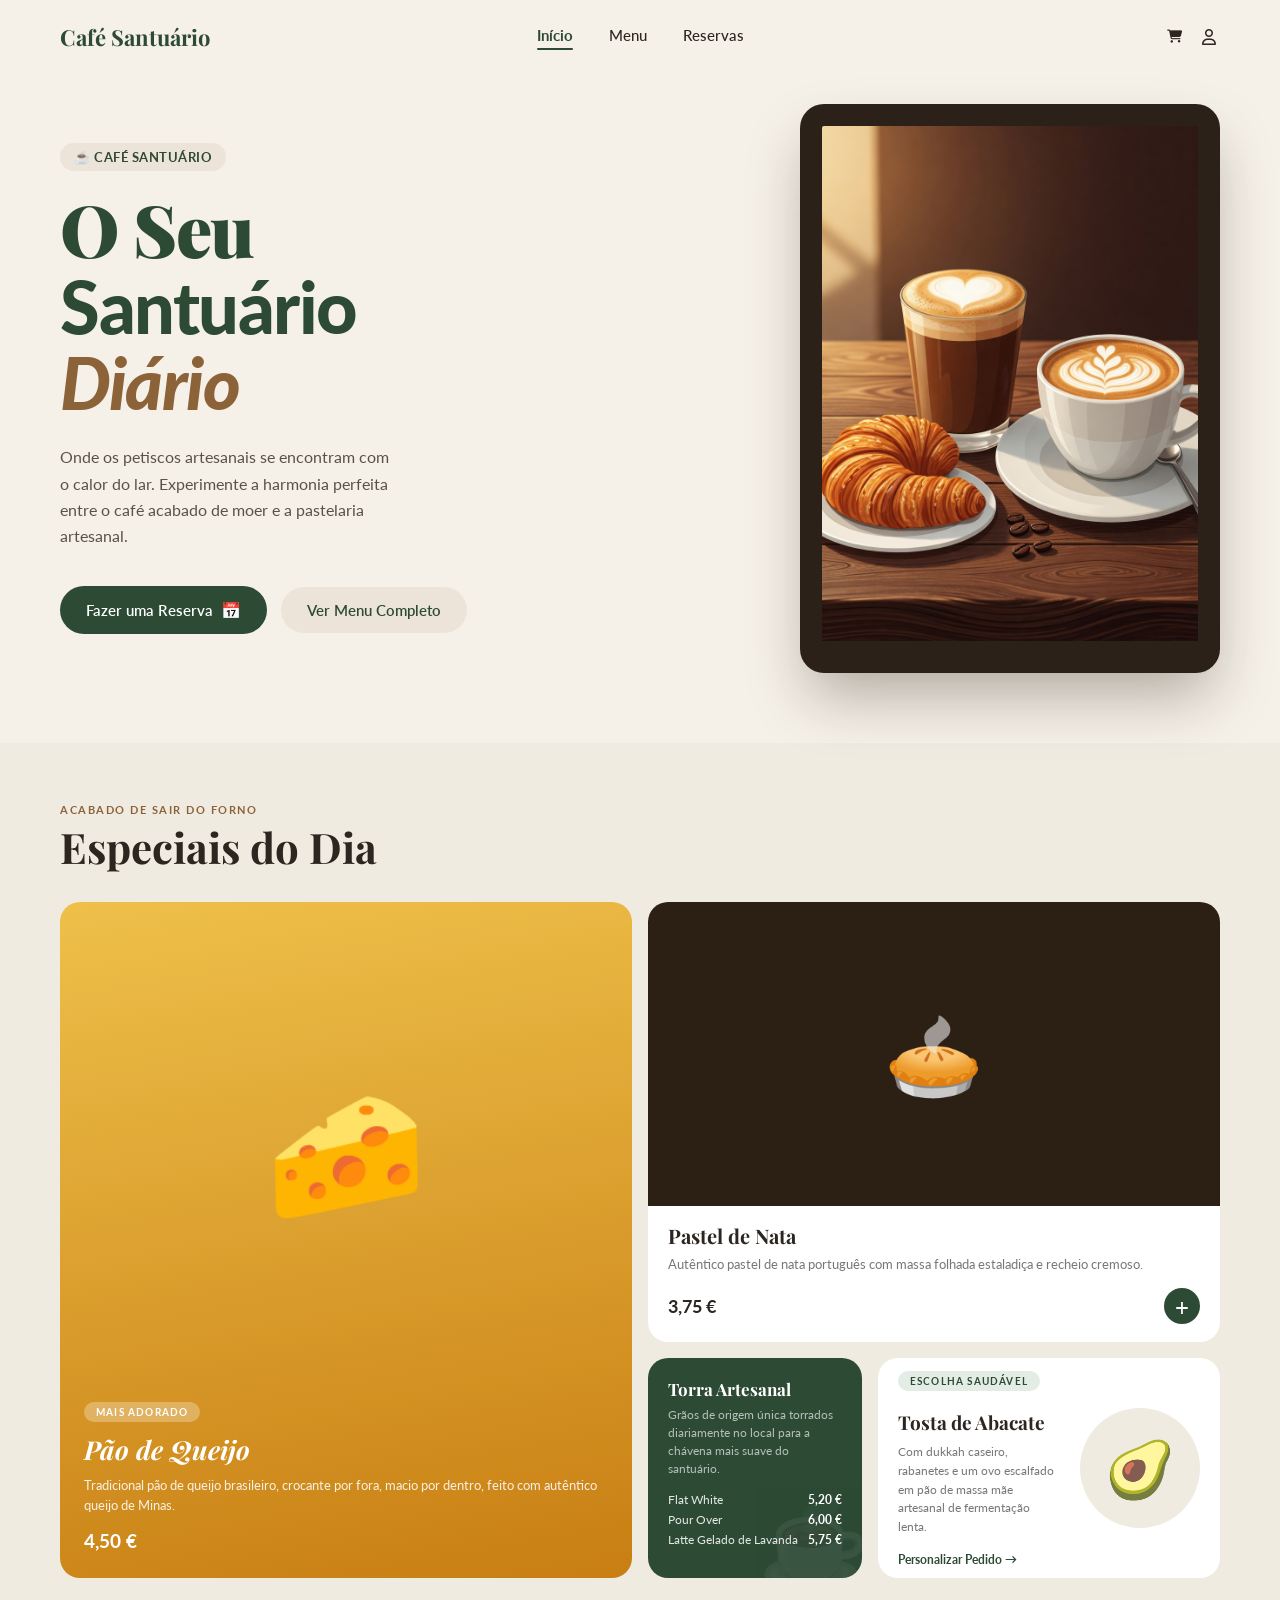
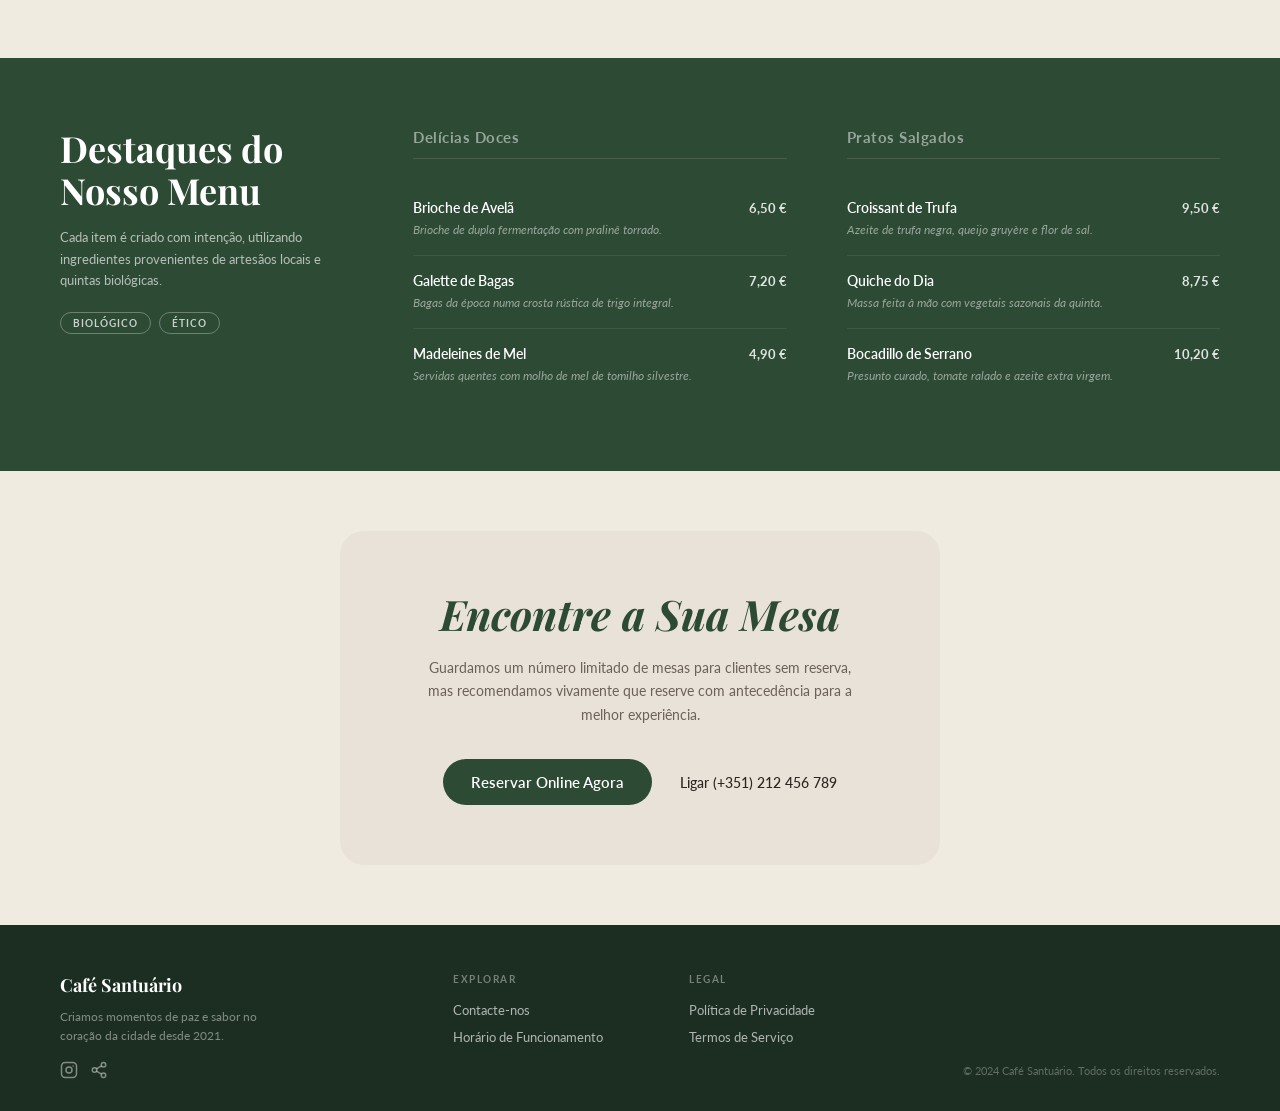
==== admin.html @ 69efc0bc "Banger" ====
<!DOCTYPE html>
<html lang="pt">
<head>
    <meta charset="UTF-8">
    <title>Painel Admin | Teste</title>
    <link rel="stylesheet" href="style.css">
</head>
<body>
    <h1>Área Secreta do Administrador</h1>
    <p>Se estás a ver isto, o teu login como ADMIN funcionou!</p>

    <script src="api.js"></script>
    <script src="main.js"></script>
</body>
</html>
---- style.css ----
@import url('https://fonts.googleapis.com/css2?family=Playfair+Display:ital,wght@0,700;0,900;1,700;1,900&family=Lato:wght@400;500;600&display=swap');
 
:root {
    --bg-main: #F5F0E8;
    --bg-card: #FFFFFF;
    --primary: #2D4A35;
    --primary-light: #8FA494;
    --accent: #8C6239;
    --text-dark: #2C2520;
    --border-color: #E2D9D0;
}
 
* {
    margin: 0;
    padding: 0;
    box-sizing: border-box;
    font-family: 'Lato', 'Segoe UI', Tahoma, Geneva, Verdana, sans-serif;
}
 
body {
    background-color: var(--bg-main);
    color: var(--text-dark);
}
 
/* -------------------------------
   HEADER
------------------------------- */
 
.main-header {
    display: flex;
    justify-content: space-between;
    align-items: center;
    padding: 22px 60px;
    background: var(--bg-main);
}
 
.logo {
    font-family: 'Playfair Display', Georgia, serif;
    font-size: 22px;
    font-weight: 700;
    color: var(--primary);
    min-width: 160px;
}
 
.main-nav {
    display: flex;
    gap: 36px;
    align-items: center;
}
 
.nav-link {
    text-decoration: none;
    color: var(--text-dark);
    font-size: 15px;
    font-weight: 500;
    position: relative;
    padding-bottom: 4px;
    transition: color 0.2s;
}
 
.nav-link.active {
    color: var(--primary);
    font-weight: 700;
}
 
.nav-link.active::after {
    content: '';
    position: absolute;
    bottom: -2px;
    left: 0;
    right: 0;
    height: 2px;
    background-color: var(--primary);
    border-radius: 2px;
}
 
.nav-link:hover { color: var(--primary); }
 
.header-icons {
    display: flex;
    gap: 12px;
    align-items: center;
    min-width: 160px;
    justify-content: flex-end;
}
 
.icon-btn {
    background: transparent;
    border: none;
    cursor: pointer;
    color: var(--text-dark);
    display: flex;
    align-items: center;
    padding: 4px;
    border-radius: 6px;
    transition: color 0.2s;
}
.icon-btn:hover { color: var(--primary); }
 
/* -------------------------------
   HERO
------------------------------- */
 
.hero-container {
    display: flex;
    align-items: center;
    justify-content: space-between;
    padding: 30px 60px 70px;
    gap: 60px;
    background: var(--bg-main);
}
 
.hero-text { max-width: 480px; }
 
.cafe-badge {
    display: inline-block;
    background: #EDE4D9;
    color: var(--primary);
    font-size: 13px;
    padding: 6px 14px;
    border-radius: 30px;
    margin-bottom: 20px;
    font-weight: 700;
    letter-spacing: 0.5px;
}
 
.hero-title {
    font-family: 'Playfair Display', Georgia, serif;
    font-size: 72px;
    font-weight: 900;
    color: var(--primary);
    line-height: 1.05;
    margin-bottom: 24px;
    letter-spacing: -1.5px;
}
 
.highlight { color: var(--primary); }
 
.diario {
    color: var(--accent);
    font-style: italic;
    display: block;
}
 
.hero-description {
    font-size: 16px;
    line-height: 1.65;
    color: #5A5248;
    margin-bottom: 36px;
    max-width: 340px;
}
 
.hero-buttons {
    display: flex;
    gap: 14px;
    flex-wrap: wrap;
    align-items: center;
}
 
.btn-reserva {
    background-color: var(--primary);
    color: white;
    border: none;
    padding: 14px 26px;
    border-radius: 50px;
    font-size: 15px;
    font-weight: 600;
    cursor: pointer;
    display: flex;
    align-items: center;
    gap: 8px;
    transition: background 0.2s;
}
.btn-reserva:hover { background-color: #3d6347; }
 
.btn-icon { font-size: 16px; }
 
.btn-menu {
    background-color: #EDE4D9;
    color: var(--primary);
    border: none;
    padding: 14px 26px;
    border-radius: 50px;
    font-size: 15px;
    font-weight: 600;
    cursor: pointer;
    transition: background 0.2s;
}
.btn-menu:hover { background-color: #e2d7c8; }

.btn-reserva2 {
    color: white;
    text-decoration:none;
}
 
.hero-image { flex-shrink: 0; }
 
.hero-image img {
    width: 100%;
    max-width: 420px;
    border-radius: 24px;
    display: block;
    background: #2C2118;
    padding: 22px 22px 32px;
    box-shadow: 0 30px 60px -10px rgba(44, 33, 24, 0.35);
    object-fit: cover;
}
 
/* -------------------------------
   ESPECIAIS DO DIA
------------------------------- */
 
.especiais-section {
    background: #F0EBE0;
    padding: 60px 60px 80px;
}
 
.especiais-header { margin-bottom: 32px; }
 
.especiais-label {
    font-size: 11px;
    font-weight: 700;
    letter-spacing: 1.5px;
    color: var(--accent);
    text-transform: uppercase;
    margin-bottom: 8px;
}
 
.especiais-title {
    font-family: 'Playfair Display', Georgia, serif;
    font-size: 42px;
    font-weight: 700;
    color: var(--text-dark);
    line-height: 1.1;
}
 
.especiais-grid {
    display: grid;
    grid-template-columns: 1fr 1fr;
    grid-template-rows: 440px 220px;
    gap: 16px;
}
 
.especial-card {
    border-radius: 20px;
    overflow: hidden;
    background: var(--bg-card);
}
 
/* Featured — left column, both rows */
.especial-card--featured {
    grid-column: 1;
    grid-row: 1 / 3;
    background: linear-gradient(170deg, #EEC04A 0%, #C87E12 100%);
    display: flex;
    flex-direction: column;
}
 
.featured-img {
    flex: 1;
    display: flex;
    align-items: center;
    justify-content: center;
    font-size: 130px;
    padding: 30px 30px 10px;
    min-height: 0;
}
 
.featured-img img {
    width: 100%;
    height: 100%;
    object-fit: contain;
    border-radius: 12px;
}
 
.featured-body { padding: 18px 24px 26px; }
 
.tag-badge {
    display: inline-block;
    background: rgba(255,255,255,0.28);
    color: #fff;
    font-size: 10px;
    font-weight: 700;
    letter-spacing: 1.2px;
    padding: 4px 12px;
    border-radius: 20px;
    margin-bottom: 10px;
    text-transform: uppercase;
}
 
.tag-badge--green {
    background: #E3EDE5;
    color: var(--primary);
}
 
.especial-card--featured .featured-body h3 {
    font-family: 'Playfair Display', Georgia, serif;
    font-size: 26px;
    font-style: italic;
    font-weight: 700;
    color: #fff;
    margin-bottom: 8px;
}
 
.especial-card--featured .featured-body p {
    font-size: 13px;
    color: rgba(255,255,255,0.88);
    line-height: 1.55;
    margin-bottom: 14px;
}
 
.especial-price {
    font-size: 18px;
    font-weight: 700;
    color: var(--text-dark);
}
 
.especial-card--featured .especial-price {
    color: #fff;
    font-size: 19px;
}
 
/* Small card — Pastel de Nata */
.especial-card--small {
    grid-column: 2;
    grid-row: 1;
    display: flex;
    flex-direction: column;
    background: #fff;
}
 
.small-img {
    flex: 1;
    display: flex;
    align-items: center;
    justify-content: center;
    background: #2C1F14;
    font-size: 80px;
    min-height: 0;
}
 
.small-img img { width: 100%; height: 100%; object-fit: cover; }
 
.small-body {
    padding: 16px 20px 18px;
    flex-shrink: 0;
}
 
.small-body h3 {
    font-family: 'Playfair Display', Georgia, serif;
    font-size: 20px;
    font-weight: 700;
    color: var(--text-dark);
    margin-bottom: 6px;
}
 
.small-body p {
    font-size: 13px;
    color: #777;
    line-height: 1.5;
    margin-bottom: 14px;
}
 
.small-footer {
    display: flex;
    align-items: center;
    justify-content: space-between;
}
 
.btn-add {
    width: 36px;
    height: 36px;
    border-radius: 50%;
    background: var(--primary);
    color: #fff;
    border: none;
    font-size: 24px;
    cursor: pointer;
    display: flex;
    align-items: center;
    justify-content: center;
    transition: background 0.2s;
}
.btn-add:hover { background: #3d6347; }
 
/* Bottom row right: Torra + Tosta */
.especiais-bottom-right {
    grid-column: 2;
    grid-row: 2;
    display: grid;
    grid-template-columns: 1fr 1.6fr;
    gap: 16px;
}
 
/* Dark card — Torra Artesanal */
.especial-card--dark {
    background: #2D4A35;
    color: #fff;
    display: flex;
    position: relative;
    overflow: hidden;
    border-radius: 20px;
}
 
.dark-body {
    padding: 20px;
    flex: 1;
    z-index: 1;
}
 
.dark-body h3 {
    font-family: 'Playfair Display', Georgia, serif;
    font-size: 17px;
    font-weight: 700;
    margin-bottom: 6px;
    color: #fff;
}
 
.dark-body p {
    font-size: 12px;
    color: rgba(255,255,255,0.65);
    line-height: 1.5;
    margin-bottom: 14px;
}
 
.price-list {
    list-style: none;
    display: flex;
    flex-direction: column;
    gap: 5px;
}
 
.price-list li {
    display: flex;
    justify-content: space-between;
    font-size: 12px;
    color: rgba(255,255,255,0.88);
}
 
.price-list li span:last-child {
    font-weight: 700;
    color: #fff;
}
 
.dark-deco {
    font-size: 90px;
    opacity: 0.07;
    position: absolute;
    right: -8px;
    bottom: -8px;
    line-height: 1;
    pointer-events: none;
}
 
/* Horizontal card — Tosta de Abacate */
.especial-card--horizontal {
    display: flex;
    align-items: center;
    background: #fff;
    border-radius: 20px;
    overflow: hidden;
}
 
.horizontal-body {
    flex: 1;
    padding: 20px;
}
 
.horizontal-body h3 {
    font-family: 'Playfair Display', Georgia, serif;
    font-size: 19px;
    font-weight: 700;
    color: var(--text-dark);
    margin: 8px 0 8px;
}
 
.horizontal-body p {
    font-size: 12px;
    color: #777;
    line-height: 1.55;
    margin-bottom: 12px;
}
 
.link-personalizar {
    font-size: 12px;
    font-weight: 700;
    color: var(--primary);
    text-decoration: none;
}
.link-personalizar:hover { text-decoration: underline; }
 
.horizontal-img {
    width: 120px;
    height: 120px;
    flex-shrink: 0;
    border-radius: 50%;
    overflow: hidden;
    margin: 0 20px 0 0;
    background: #F0EBE0;
    display: flex;
    align-items: center;
    justify-content: center;
    font-size: 56px;
}
 
.horizontal-img img { width: 100%; height: 100%; object-fit: cover; }
 
/* -------------------------------
   DESTAQUES DO MENU
------------------------------- */
 
.menu-section {
    background: #2D4A35;
    padding: 70px 60px;
}
 
.menu-grid {
    display: grid;
    grid-template-columns: 1.1fr 1.4fr 1.4fr;
    gap: 60px;
    align-items: start;
}
 
.menu-title {
    font-family: 'Playfair Display', Georgia, serif;
    font-size: 36px;
    font-weight: 700;
    color: #fff;
    line-height: 1.15;
    margin-bottom: 16px;
}
 
.menu-desc {
    font-size: 13px;
    color: rgba(255,255,255,0.65);
    line-height: 1.65;
    margin-bottom: 20px;
}
 
.menu-tags {
    display: flex;
    gap: 8px;
    flex-wrap: wrap;
}
 
.menu-tag {
    display: inline-block;
    border: 1px solid rgba(255,255,255,0.3);
    color: rgba(255,255,255,0.75);
    font-size: 10px;
    font-weight: 700;
    letter-spacing: 1px;
    padding: 4px 12px;
    border-radius: 20px;
    text-transform: uppercase;
}
 
.menu-col-title {
    font-size: 15px;
    font-weight: 700;
    color: rgba(255,255,255,0.5);
    letter-spacing: 0.5px;
    margin-bottom: 24px;
    padding-bottom: 12px;
    border-bottom: 1px solid rgba(255,255,255,0.12);
}
 
.menu-list {
    list-style: none;
    display: flex;
    flex-direction: column;
}
 
.menu-item {
    padding: 16px 0;
    border-bottom: 1px solid rgba(255,255,255,0.08);
}
.menu-item:last-child { border-bottom: none; }
 
.menu-item-header {
    display: flex;
    justify-content: space-between;
    align-items: baseline;
    gap: 12px;
    margin-bottom: 5px;
}
 
.menu-item-name {
    font-size: 14px;
    font-weight: 600;
    color: #fff;
}
 
.menu-item-price {
    font-size: 13px;
    font-weight: 700;
    color: rgba(255,255,255,0.85);
    white-space: nowrap;
}
 
.menu-item-desc {
    font-size: 12px;
    color: rgba(255,255,255,0.5);
    font-style: italic;
    line-height: 1.5;
}
 
/* -------------------------------
   CTA — ENCONTRE A SUA MESA
------------------------------- */
 
.cta-section {
    background: #F0EBE0;
    padding: 60px 60px;
}
 
.cta-box {
    background: #E8E2D8;
    border-radius: 24px;
    padding: 60px 40px;
    text-align: center;
    max-width: 600px;
    margin: 0 auto;
}
 
.cta-title {
    font-family: 'Playfair Display', Georgia, serif;
    font-size: 42px;
    font-weight: 700;
    font-style: italic;
    color: var(--primary);
    margin-bottom: 18px;
    line-height: 1.1;
}
 
.cta-desc {
    font-size: 14px;
    color: #6B6157;
    line-height: 1.7;
    margin-bottom: 32px;
    max-width: 440px;
    margin-left: auto;
    margin-right: auto;
}
 
.cta-actions {
    display: flex;
    align-items: center;
    justify-content: center;
    gap: 28px;
    flex-wrap: wrap;
}
 
.btn-reserva-cta {
    background-color: var(--primary);
    color: white;
    border: none;
    padding: 14px 28px;
    border-radius: 50px;
    font-size: 15px;
    font-weight: 600;
    cursor: pointer;
    transition: background 0.2s;
}
.btn-reserva-cta:hover { background-color: #3d6347; }
 
.cta-phone {
    font-size: 14px;
    font-weight: 500;
    color: var(--text-dark);
}
 
/* -------------------------------
   FOOTER
------------------------------- */
 
.site-footer {
    background: #1C2E21;
    padding: 48px 60px 32px;
}
 
.footer-grid {
    display: grid;
    grid-template-columns: 1.8fr 1fr 1fr 1.5fr;
    gap: 40px;
    align-items: start;
}
 
.footer-logo {
    font-family: 'Playfair Display', Georgia, serif;
    font-size: 18px;
    font-weight: 700;
    color: #fff;
    margin-bottom: 10px;
}
 
.footer-tagline {
    font-size: 12px;
    color: rgba(255,255,255,0.45);
    line-height: 1.6;
    margin-bottom: 16px;
    max-width: 200px;
}
 
.footer-social {
    display: flex;
    gap: 12px;
}
 
.social-icon {
    color: rgba(255,255,255,0.45);
    transition: color 0.2s;
    display: flex;
    align-items: center;
}
.social-icon:hover { color: #fff; }
 
.footer-col-title {
    font-size: 10px;
    font-weight: 700;
    letter-spacing: 1.5px;
    color: rgba(255,255,255,0.4);
    text-transform: uppercase;
    margin-bottom: 14px;
}
 
.footer-links {
    list-style: none;
    display: flex;
    flex-direction: column;
    gap: 8px;
}
 
.footer-links a {
    font-size: 13px;
    color: rgba(255,255,255,0.65);
    text-decoration: none;
    transition: color 0.2s;
}
.footer-links a:hover { color: #fff; }
 
.footer-copy {
    font-size: 11px;
    color: rgba(255,255,255,0.3);
    text-align: right;
    align-self: end;
    padding-bottom: 2px;
}
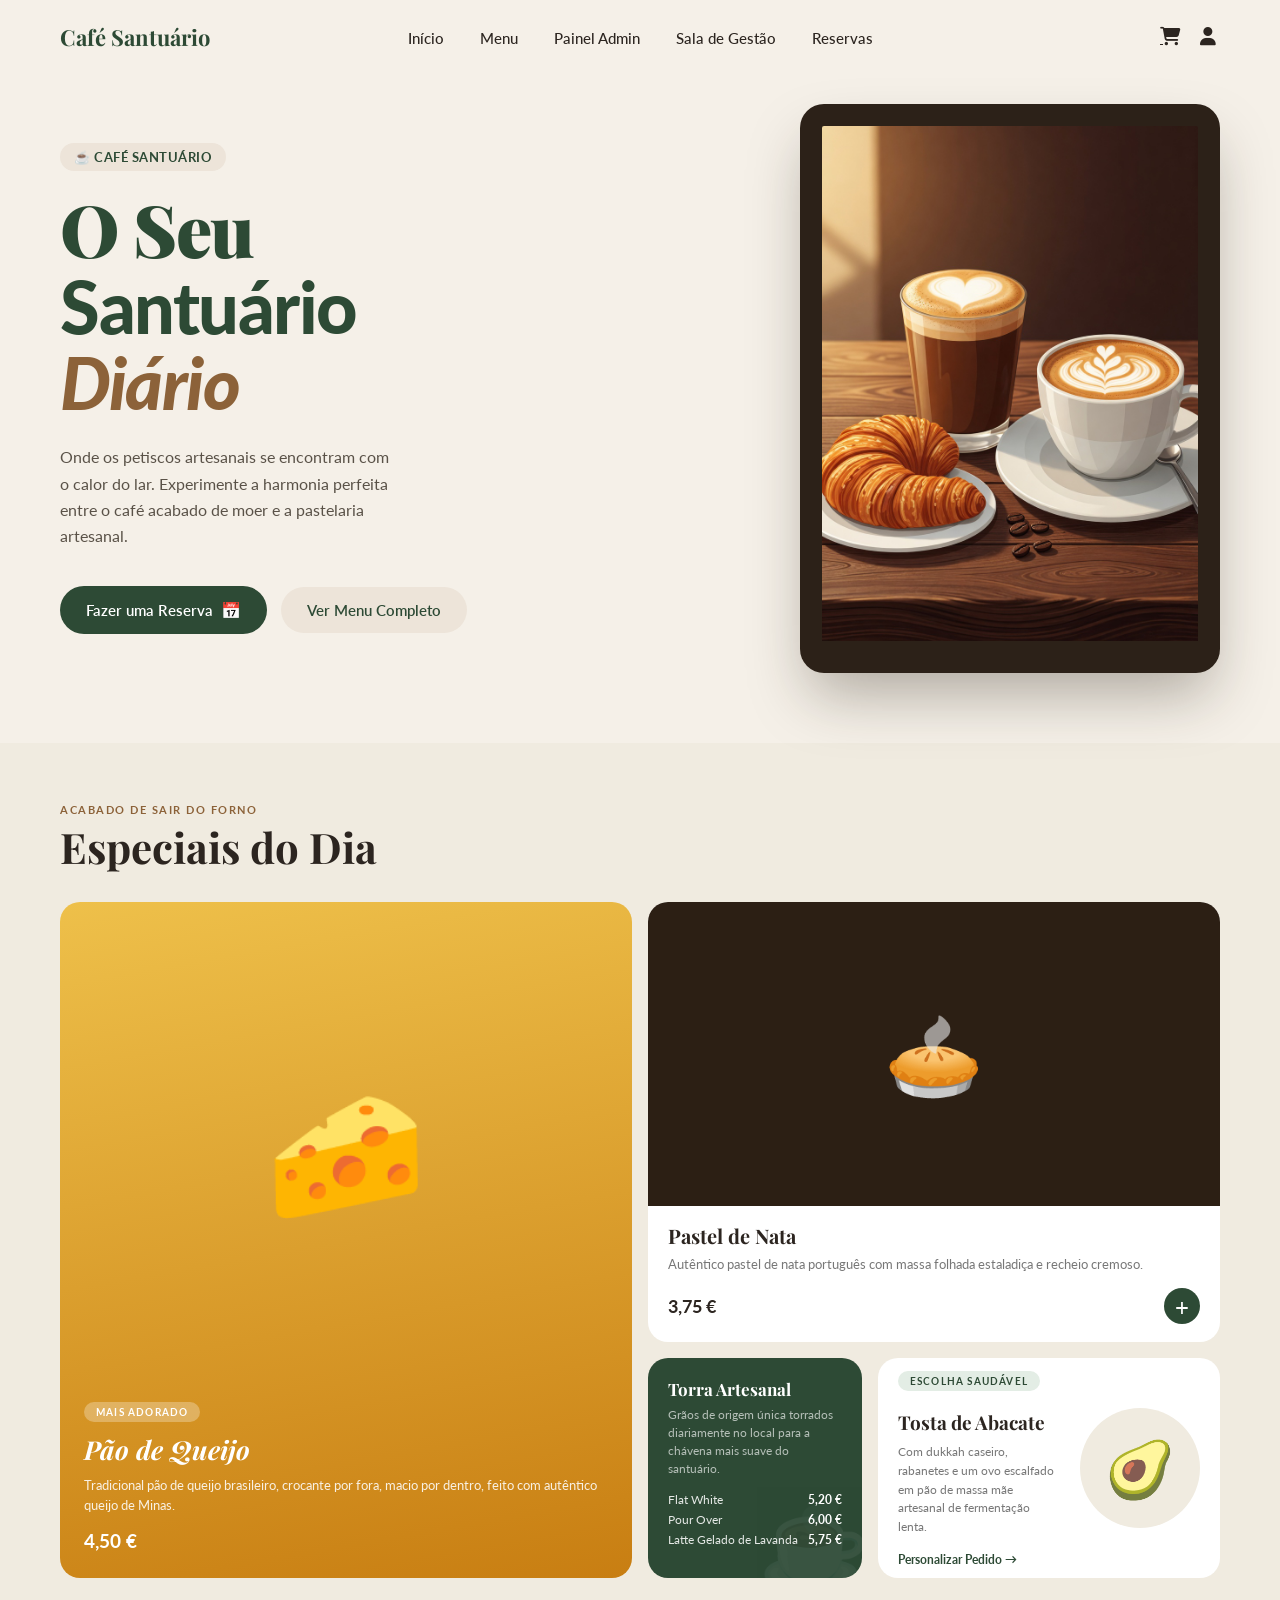
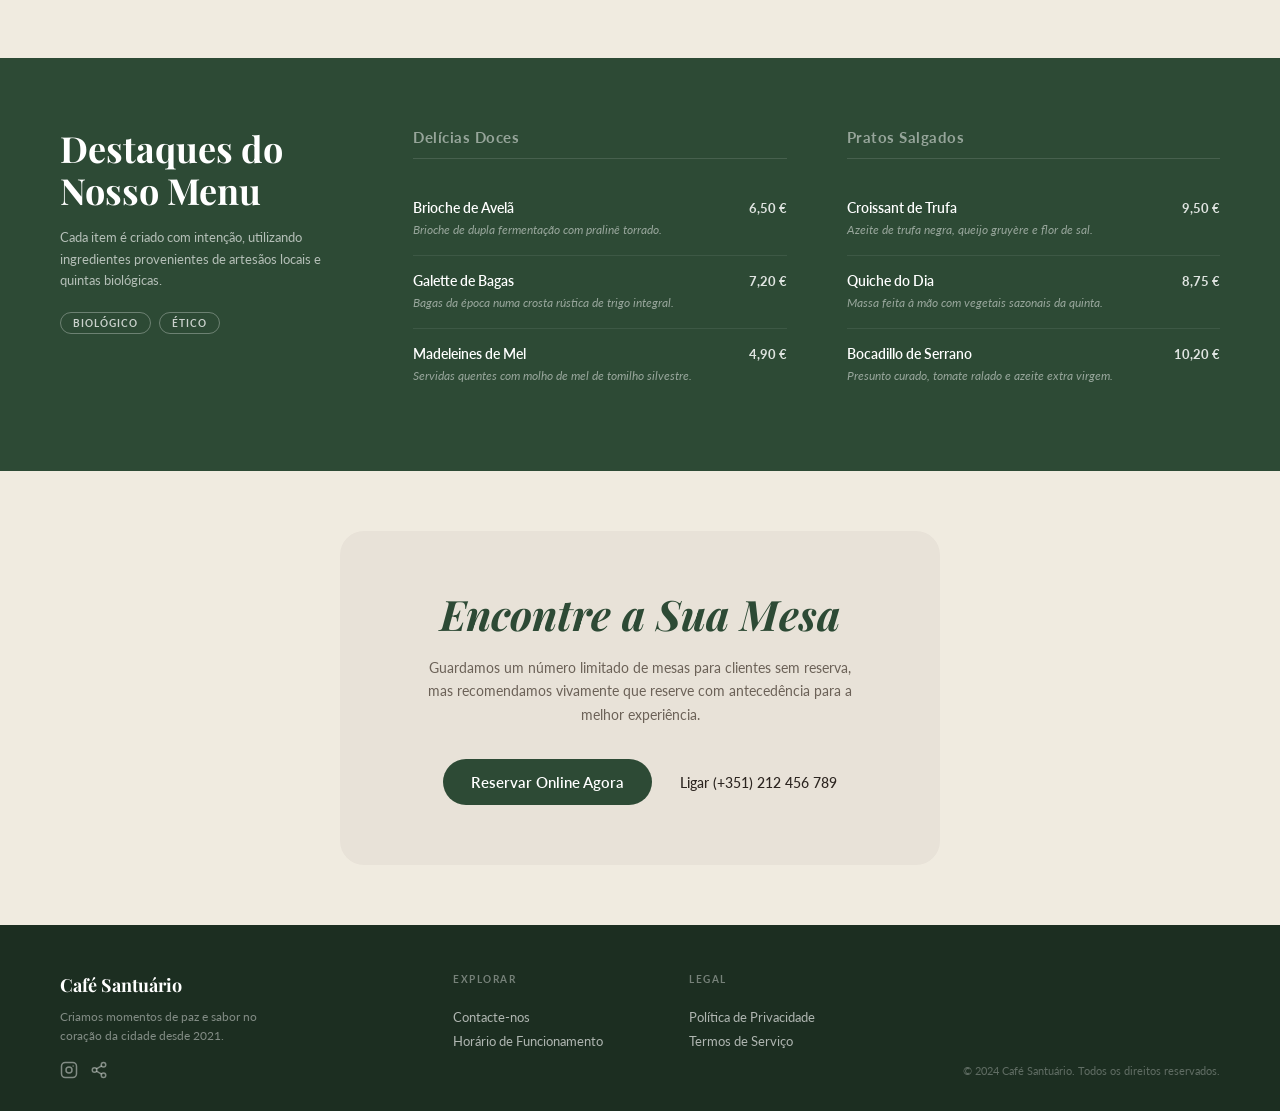
==== commit 27f71cbc: "MEGA UPDATE SUPER MEGA INCRIVEL" ====
--- a/admin.html
+++ b/admin.html
@@ -2,8 +2,9 @@
 <html lang="pt">
 <head>
     <meta charset="UTF-8">
-    <title>Painel Admin | Teste</title>
+    <title>Painel Admin</title>
     <link rel="stylesheet" href="style.css">
+    <script src="main.js"></script> 
 </head>
 <body>
     <h1>Área Secreta do Administrador</h1>
--- a/style.css
+++ b/style.css
@@ -1,5 +1,7 @@
-
-@import url('https://fonts.googleapis.com/css2?family=Playfair+Display:ital,wght@0,700;0,900;1,700;1,900&family=Lato:wght@400;500;600&display=swap');
+/* ==========================================================================
+   1. CONFIGURAÇÕES GLOBAIS, IMPORTAÇÕES E VARIÁVEIS (:root)
+   ========================================================================== */
+@import url('https://fonts.googleapis.com/css2?family=Playfair+Display:ital,wght@0,700;0,900;1,700;1,900&family=Lato:wght@400;500;600;700&display=swap');
  
 :root {
     --bg-main: #F5F0E8;
@@ -22,11 +24,12 @@
     background-color: var(--bg-main);
     color: var(--text-dark);
 }
- 
-/* -------------------------------
-   HEADER
-------------------------------- */
- 
+
+/* ==========================================================================
+   2. ELEMENTOS REUTILIZÁVEIS DA ESTRUTURA (HEADER & FOOTER)
+   ========================================================================== */
+
+/* HEADER GLOBAL */
 .main-header {
     display: flex;
     justify-content: space-between;
@@ -47,6 +50,9 @@
     display: flex;
     gap: 36px;
     align-items: center;
+    list-style: none !important;
+    padding: 0;
+    margin: 0;
 }
  
 .nav-link {
@@ -95,13 +101,96 @@
     padding: 4px;
     border-radius: 6px;
     transition: color 0.2s;
+    font-size: 18px;
 }
 .icon-btn:hover { color: var(--primary); }
- 
-/* -------------------------------
-   HERO
-------------------------------- */
- 
+
+/* FOOTER GLOBAL */
+.site-footer {
+    background: #1C2E21;
+    padding: 48px 60px 32px;
+}
+ 
+.footer-grid {
+    display: grid;
+    grid-template-columns: 1.8fr 1fr 1fr 1.5fr;
+    gap: 40px;
+    align-items: start;
+}
+ 
+.footer-logo {
+    font-family: 'Playfair Display', Georgia, serif;
+    font-size: 18px;
+    font-weight: 700;
+    color: #fff;
+    margin-bottom: 10px;
+}
+ 
+.footer-tagline {
+    font-size: 12px;
+    color: rgba(255,255,255,0.45);
+    line-height: 1.6;
+    margin-bottom: 16px;
+    max-width: 200px;
+}
+ 
+.footer-social {
+    display: flex;
+    gap: 12px;
+}
+ 
+.social-icon {
+    color: rgba(255,255,255,0.45);
+    transition: color 0.2s;
+    display: flex;
+    align-items: center;
+}
+.social-icon:hover { color: #fff; }
+ 
+.footer-col-title, .footer-col h4 {
+    font-size: 10px;
+    font-weight: 700;
+    letter-spacing: 1.5px;
+    color: rgba(255,255,255,0.4);
+    text-transform: uppercase;
+    margin-bottom: 14px;
+}
+
+.footer-col {
+    display: flex;
+    flex-direction: column;
+    gap: 10px;
+}
+ 
+.footer-links, .footer-col a {
+    list-style: none;
+    display: flex;
+    flex-direction: column;
+    gap: 8px;
+    font-size: 13px;
+    color: rgba(255,255,255,0.65);
+    text-decoration: none;
+}
+.footer-links a, .footer-col a {
+    color: rgba(255,255,255,0.65);
+    text-decoration: none;
+    transition: color 0.2s;
+}
+.footer-links a:hover, .footer-col a:hover { color: #fff; }
+ 
+.footer-copy {
+    font-size: 11px;
+    color: rgba(255,255,255,0.3);
+    text-align: right;
+    align-self: end;
+    padding-bottom: 2px;
+}
+
+/* ==========================================================================
+   3. ESTILOS DO INDEX PRINCIPAL (HERO, ESPECIAIS, CTA)
+   ========================================================================== */
+
+/* HERO (INDEX) */
 .hero-container {
     display: flex;
     align-items: center;
@@ -173,8 +262,7 @@
     transition: background 0.2s;
 }
 .btn-reserva:hover { background-color: #3d6347; }
- 
-.btn-icon { font-size: 16px; }
+ .btn-icon { font-size: 16px; }
  
 .btn-menu {
     background-color: #EDE4D9;
@@ -195,7 +283,6 @@
 }
  
 .hero-image { flex-shrink: 0; }
- 
 .hero-image img {
     width: 100%;
     max-width: 420px;
@@ -207,10 +294,7 @@
     object-fit: cover;
 }
  
-/* -------------------------------
-   ESPECIAIS DO DIA
-------------------------------- */
- 
+/* ESPECIAIS DO DIA */
 .especiais-section {
     background: #F0EBE0;
     padding: 60px 60px 80px;
@@ -248,7 +332,6 @@
     background: var(--bg-card);
 }
  
-/* Featured — left column, both rows */
 .especial-card--featured {
     grid-column: 1;
     grid-row: 1 / 3;
@@ -321,7 +404,6 @@
     font-size: 19px;
 }
  
-/* Small card — Pastel de Nata */
 .especial-card--small {
     grid-column: 2;
     grid-row: 1;
@@ -339,8 +421,7 @@
     font-size: 80px;
     min-height: 0;
 }
- 
-.small-img img { width: 100%; height: 100%; object-fit: cover; }
+ .small-img img { width: 100%; height: 100%; object-fit: cover; }
  
 .small-body {
     padding: 16px 20px 18px;
@@ -384,7 +465,6 @@
 }
 .btn-add:hover { background: #3d6347; }
  
-/* Bottom row right: Torra + Tosta */
 .especiais-bottom-right {
     grid-column: 2;
     grid-row: 2;
@@ -393,7 +473,6 @@
     gap: 16px;
 }
  
-/* Dark card — Torra Artesanal */
 .especial-card--dark {
     background: #2D4A35;
     color: #fff;
@@ -453,7 +532,6 @@
     pointer-events: none;
 }
  
-/* Horizontal card — Tosta de Abacate */
 .especial-card--horizontal {
     display: flex;
     align-items: center;
@@ -503,13 +581,9 @@
     justify-content: center;
     font-size: 56px;
 }
- 
-.horizontal-img img { width: 100%; height: 100%; object-fit: cover; }
- 
-/* -------------------------------
-   DESTAQUES DO MENU
-------------------------------- */
- 
+ .horizontal-img img { width: 100%; height: 100%; object-fit: cover; }
+ 
+/* DESTAQUES DO MENU BACKGROUND VERDE */
 .menu-section {
     background: #2D4A35;
     padding: 70px 60px;
@@ -606,10 +680,7 @@
     line-height: 1.5;
 }
  
-/* -------------------------------
-   CTA — ENCONTRE A SUA MESA
-------------------------------- */
- 
+/* SECTION CTA CAIXA DE RESERVA */
 .cta-section {
     background: #F0EBE0;
     padding: 60px 60px;
@@ -670,80 +741,769 @@
     font-weight: 500;
     color: var(--text-dark);
 }
- 
-/* -------------------------------
-   FOOTER
-------------------------------- */
- 
-.site-footer {
-    background: #1C2E21;
-    padding: 48px 60px 32px;
-}
- 
-.footer-grid {
+
+/* ==========================================================================
+   4. ESTILOS DO LOGIN (`login.css`)
+   ========================================================================== */
+.login-page {
+    min-height: 100vh;
     display: grid;
-    grid-template-columns: 1.8fr 1fr 1fr 1.5fr;
-    gap: 40px;
-    align-items: start;
-}
- 
-.footer-logo {
-    font-family: 'Playfair Display', Georgia, serif;
+    grid-template-columns: 1fr 1fr;
+}
+
+.login-left {
+    position: relative;
+    background: linear-gradient(rgba(24,34,28,0.55), rgba(24,34,28,0.55)), url('https://images.unsplash.com/photo-1495474472287-4d71bcdd2085?q=80&w=1400&auto=format&fit=crop');
+    background-size: cover;
+    background-position: center;
+    display: flex;
+    align-items: flex-end;
+    padding: 60px;
+}
+
+.left-content {
+    position: relative;
+    z-index: 2;
+    max-width: 500px;
+}
+
+.login-page .badge {
+    display: inline-block;
+    background: rgba(255,255,255,0.15);
+    backdrop-filter: blur(10px);
+    color: #fff;
+    padding: 8px 16px;
+    border-radius: 30px;
+    font-size: 13px;
+    font-weight: 700;
+    margin-bottom: 24px;
+}
+
+.left-content h1 {
+    font-family: 'Playfair Display', serif;
+    font-size: 72px;
+    line-height: 1;
+    color: #fff;
+    margin-bottom: 24px;
+}
+
+.left-content p {
+    color: rgba(255,255,255,0.85);
+    font-size: 16px;
+    line-height: 1.8;
+    max-width: 420px;
+}
+
+.login-right {
+    display: flex;
+    align-items: center;
+    justify-content: center;
+    padding: 60px;
+}
+
+.login-box {
+    width: 100%;
+    max-width: 460px;
+    background: #fff;
+    padding: 50px;
+    border-radius: 32px;
+    box-shadow: 0 15px 40px rgba(0,0,0,0.06);
+}
+
+.login-header { margin-bottom: 36px; }
+.login-header h2 {
+    font-family: 'Playfair Display', serif;
+    font-size: 42px;
+    color: var(--primary);
+    margin-bottom: 10px;
+}
+.login-header p {
+    color: #7A6F65;
+    line-height: 1.7;
+}
+
+.login-form {
+    display: flex;
+    flex-direction: column;
+    gap: 22px;
+}
+
+.input-group {
+    display: flex;
+    flex-direction: column;
+    gap: 10px;
+}
+.input-group label {
+    font-size: 14px;
+    font-weight: 700;
+    color: var(--text-dark);
+}
+
+.input-wrapper {
+    display: flex;
+    align-items: center;
+    gap: 12px;
+    border: 1px solid var(--border-color);
+    border-radius: 16px;
+    padding: 0 18px;
+    background: #fff;
+}
+.input-wrapper i { color: #8B8177; }
+.input-wrapper input {
+    width: 100%;
+    border: none;
+    outline: none;
+    background: none;
+    padding: 16px 0;
+    font-size: 15px;
+}
+
+.login-options {
+    display: flex;
+    justify-content: space-between;
+    align-items: center;
+    margin-top: -4px;
+}
+
+.remember {
+    display: flex;
+    align-items: center;
+    gap: 8px;
+    font-size: 14px;
+    color: #6B6157;
+}
+
+.login-options a {
+    font-size: 14px;
+    color: var(--primary);
+    text-decoration: none;
+    font-weight: 600;
+}
+
+.login-btn {
+    margin-top: 8px;
+    border: none;
+    background: var(--primary);
+    color: #fff;
+    padding: 16px;
+    border-radius: 50px;
+    font-size: 15px;
+    font-weight: 700;
+    cursor: pointer;
+    transition: 0.2s;
+}
+.login-btn:hover { background: #3d6347; }
+
+.divider {
+    position: relative;
+    text-align: center;
+    margin: 30px 0;
+}
+.divider::before {
+    content: '';
+    position: absolute;
+    left: 0;
+    top: 50%;
+    width: 100%;
+    height: 1px;
+    background: var(--border-color);
+}
+.divider span {
+    position: relative;
+    background: #fff;
+    padding: 0 14px;
+    color: #8B8177;
+    font-size: 14px;
+}
+
+.google-btn {
+    width: 100%;
+    border: 1px solid var(--border-color);
+    background: #fff;
+    padding: 15px;
+    border-radius: 50px;
+    font-size: 15px;
+    font-weight: 600;
+    cursor: pointer;
+    display: flex;
+    align-items: center;
+    justify-content: center;
+    gap: 10px;
+    transition: 0.2s;
+}
+.google-btn:hover { background: #f7f4ef; }
+
+.register-text {
+    text-align: center;
+    margin-top: 28px;
+    font-size: 14px;
+    color: #6B6157;
+}
+.register-text a {
+    color: var(--primary);
+    font-weight: 700;
+    text-decoration: none;
+}
+
+.back-home {
+    position: absolute;
+    top: 40px;
+    left: 60px;
+    font-family: 'Playfair Display', serif;
+    font-size: 24px;
+    font-weight: 700;
+    color: white;
+    text-decoration: none;
+    transition: 0.2s;
+    z-index: 10;
+}
+.back-home:hover { opacity: 0.75; }
+
+/* ==========================================================================
+   5. ESTILOS DO MENU DE PRODUTOS (`menu.css`)
+   ========================================================================== */
+.menu-hero { padding: 80px 60px 50px; }
+.menu-hero-content { max-width: 700px; }
+
+.menu-badge {
+    display: inline-block;
+    background: #EDE4D9;
+    color: var(--primary);
+    font-size: 13px;
+    padding: 6px 14px;
+    border-radius: 30px;
+    margin-bottom: 20px;
+    font-weight: 700;
+    letter-spacing: 0.5px;
+}
+
+.menu-hero h1 {
+    font-family: 'Playfair Display', serif;
+    font-size: 68px;
+    color: var(--primary);
+    line-height: 1.1;
+    margin-bottom: 18px;
+}
+
+.menu-hero p {
+    max-width: 520px;
+    color: #6B6157;
+    line-height: 1.7;
+    font-size: 16px;
+}
+
+.menu-container {
+    display: flex;
+    gap: 30px;
+    padding: 0 60px 80px;
+}
+
+.menu-sidebar {
+    width: 260px;
+    background: #fff;
+    border-radius: 24px;
+    padding: 28px;
+    height: fit-content;
+    box-shadow: 0 10px 25px rgba(0,0,0,0.04);
+}
+
+.menu-sidebar h3 {
+    font-family: 'Playfair Display', serif;
+    margin-bottom: 22px;
+    font-size: 26px;
+    color: var(--primary);
+}
+
+.category-list {
+    display: flex;
+    flex-direction: column;
+    gap: 12px;
+}
+
+.category-btn {
+    border: none;
+    background: #EFE7DB;
+    color: var(--text-dark);
+    padding: 14px 18px;
+    border-radius: 14px;
+    text-align: left;
+    cursor: pointer;
+    transition: 0.2s;
+    font-weight: 600;
+}
+.category-btn:hover { background: #e5dbcd; }
+.category-btn.active {
+    background: var(--primary);
+    color: #fff;
+}
+
+.menu-content { flex: 1; }
+
+.menu-placeholder {
+    background: #fff;
+    border-radius: 28px;
+    padding: 100px 40px;
+    min-height: 600px;
+    display: flex;
+    flex-direction: column;
+    align-items: center;
+    justify-content: center;
+    text-align: center;
+    box-shadow: 0 10px 25px rgba(0,0,0,0.04);
+}
+
+.placeholder-icon {
+    width: 100px;
+    height: 100px;
+    border-radius: 50%;
+    background: #EFE7DB;
+    display: flex;
+    align-items: center;
+    justify-content: center;
+    margin-bottom: 30px;
+}
+.placeholder-icon i {
+    font-size: 42px;
+    color: var(--primary);
+}
+
+.menu-placeholder h2 {
+    font-family: 'Playfair Display', serif;
+    font-size: 40px;
+    color: var(--primary);
+    margin-bottom: 14px;
+}
+
+.menu-placeholder p {
+    color: #6B6157;
+    max-width: 500px;
+    line-height: 1.7;
+}
+
+/* ==========================================================================
+   6. ESTILOS DAS RESERVAS (`reservas.css`)
+   ========================================================================== */
+.reservas-container {
+    display: flex;
+    gap: 28px;
+    padding: 20px 60px 60px;
+    align-items: flex-start;
+}
+
+.reservas-left { flex: 1; }
+
+.reservas-left .hero-text h1 {
+    font-family: 'Playfair Display', serif;
+    font-size: 52px;
+    color: var(--primary);
+    margin-bottom: 10px;
+}
+.reservas-left .hero-text p {
+    color: #6B6157;
+    margin-bottom: 30px;
+}
+
+.service-options {
+    display: grid;
+    grid-template-columns: repeat(3,1fr);
+    gap: 18px;
+    margin-bottom: 30px;
+}
+
+.service-card {
+    background: var(--bg-card);
+    border: 1px solid var(--border-color);
+    border-radius: 20px;
+    padding: 28px 20px;
+    text-align: center;
+    transition: 0.2s;
+    cursor: pointer;
+}
+.service-card:hover { transform: translateY(-3px); }
+.service-card.active { border: 2px solid var(--primary); }
+
+.service-card i {
+    font-size: 24px;
+    color: var(--primary);
+    margin-bottom: 12px;
+}
+.service-card h3 {
+    margin-bottom: 5px;
     font-size: 18px;
-    font-weight: 700;
+}
+.service-card span {
+    font-size: 13px;
+    color: #777;
+}
+
+.form-grid {
+    display: grid;
+    grid-template-columns: 1fr 1fr;
+    gap: 20px;
+    margin-bottom: 40px;
+}
+
+.form-group label {
+    display: block;
+    margin-bottom: 8px;
+    font-size: 12px;
+    font-weight: 700;
+    color: #7A6F65;
+}
+.form-group input, .form-group select {
+    width: 100%;
+    padding: 14px;
+    border-radius: 14px;
+    border: 1px solid var(--border-color);
+    background: #fff;
+    outline: none;
+}
+
+.section-header { margin-bottom: 20px; }
+.section-header h2 {
+    font-family: 'Playfair Display', serif;
+    font-size: 28px;
+    color: var(--text-dark);
+}
+
+.cards-grid {
+    display: grid;
+    grid-template-columns: repeat(2,1fr);
+    gap: 22px;
+    margin-bottom: 40px;
+}
+
+.food-card {
+    background: #fff;
+    border-radius: 22px;
+    overflow: hidden;
+    box-shadow: 0 10px 25px rgba(0,0,0,0.05);
+}
+.food-card img {
+    width: 100%;
+    height: 220px;
+    object-fit: cover;
+}
+
+.food-content { padding: 20px; }
+
+.food-top {
+    display: flex;
+    justify-content: space-between;
+    gap: 12px;
+    margin-bottom: 10px;
+}
+.food-top h3 { font-size: 18px; }
+.food-price {
+    color: var(--primary);
+    font-weight: 700;
+}
+
+.food-content p {
+    font-size: 14px;
+    color: #777;
+    line-height: 1.6;
+    margin-bottom: 18px;
+}
+
+.food-actions {
+    display: flex;
+    justify-content: space-between;
+    align-items: center;
+}
+.food-actions a {
+    color: #9A3E3E;
+    text-decoration: none;
+    font-size: 14px;
+}
+
+.quantity-box {
+    display: flex;
+    align-items: center;
+    gap: 10px;
+}
+.quantity-box button {
+    width: 30px;
+    height: 30px;
+    border: none;
+    border-radius: 50%;
+    background: #E8E2D8;
+    cursor: pointer;
+}
+
+.add-btn {
+    width: 100%;
+    border: none;
+    padding: 14px;
+    border-radius: 14px;
+    background: #ECE4D8;
+    color: var(--primary);
+    font-weight: 700;
+    cursor: pointer;
+    transition: 0.2s;
+}
+.add-btn:hover { background: #dfd4c4; }
+
+.sidebar {
+    width: 360px;
+    display: flex;
+    flex-direction: column;
+    gap: 24px;
+}
+
+.sidebar-card {
+    background: #fff;
+    border-radius: 24px;
+    padding: 28px;
+    box-shadow: 0 10px 25px rgba(0,0,0,0.05);
+}
+.sidebar-card h2 {
+    font-family: 'Playfair Display', serif;
+    margin-bottom: 22px;
+    color: var(--text-dark);
+}
+
+.summary-item {
+    display: flex;
+    justify-content: space-between;
+    margin-bottom: 16px;
+    font-size: 15px;
+}
+
+.sidebar-card .divider {
+    height: 1px;
+    background: var(--border-color);
+    margin: 20px 0;
+}
+
+.summary-item.total {
+    font-size: 20px;
+    font-weight: 700;
+    color: var(--primary);
+}
+
+.details-form {
+    display: flex;
+    flex-direction: column;
+    gap: 14px;
+}
+.details-form input, .details-form textarea {
+    width: 100%;
+    padding: 14px;
+    border-radius: 14px;
+    border: 1px solid var(--border-color);
+    outline: none;
+    resize: none;
+}
+.details-form textarea { height: 120px; }
+
+.confirm-btn {
+    margin-top: 10px;
+    border: none;
+    padding: 16px;
+    border-radius: 50px;
+    background: var(--primary);
     color: #fff;
+    font-size: 15px;
+    font-weight: 700;
+    cursor: pointer;
+    transition: 0.2s;
+}
+.confirm-btn:hover { background: #3d6347; }
+
+/* ==========================================================================
+   7. ADICIONAL: CLASSES ESPECÍFICAS PARA A PÁGINA DE PERFIL (`perfil.html`)
+   ========================================================================== */
+.perfil-container {
+    max-width: 600px;
+    margin: 60px auto;
+    padding: 30px;
+    background-color: var(--bg-card);
+    border: 1px solid var(--border-color);
+    border-radius: 24px;
+    box-shadow: 0 15px 40px rgba(0,0,0,0.04);
+}
+
+.perfil-header {
+    text-align: center;
+    border-bottom: 2px solid var(--border-color);
+    padding-bottom: 20px;
+    margin-bottom: 25px;
+}
+
+.perfil-avatar {
+    font-size: 64px;
+    color: var(--primary);
     margin-bottom: 10px;
 }
- 
-.footer-tagline {
+
+.perfil-titulo {
+    font-family: 'Playfair Display', serif;
+    font-size: 28px;
+    color: var(--text-dark);
+    margin: 0;
+}
+
+.perfil-badge {
+    display: inline-block;
+    padding: 6px 16px;
     font-size: 12px;
-    color: rgba(255,255,255,0.45);
-    line-height: 1.6;
-    margin-bottom: 16px;
-    max-width: 200px;
-}
- 
-.footer-social {
-    display: flex;
-    gap: 12px;
-}
- 
-.social-icon {
-    color: rgba(255,255,255,0.45);
-    transition: color 0.2s;
-    display: flex;
-    align-items: center;
-}
-.social-icon:hover { color: #fff; }
- 
-.footer-col-title {
-    font-size: 10px;
-    font-weight: 700;
-    letter-spacing: 1.5px;
-    color: rgba(255,255,255,0.4);
+    font-weight: 700;
+    border-radius: 30px;
+    margin-top: 12px;
     text-transform: uppercase;
-    margin-bottom: 14px;
-}
- 
-.footer-links {
-    list-style: none;
-    display: flex;
-    flex-direction: column;
-    gap: 8px;
-}
- 
-.footer-links a {
-    font-size: 13px;
-    color: rgba(255,255,255,0.65);
-    text-decoration: none;
-    transition: color 0.2s;
-}
-.footer-links a:hover { color: #fff; }
- 
-.footer-copy {
+    letter-spacing: 1px;
+}
+
+/* Badges Dinâmicos com base nas cores do teu sistema */
+.badge-admin { background-color: #FEE2E2; color: #DC2626; border: 1px solid #FCA5A5; }
+.badge-employee { background-color: #E0F2FE; color: #0284C7; border: 1px solid #7DD3FC; }
+.badge-client { background-color: #EDE4D9; color: var(--primary); border: 1px solid var(--border-color); }
+
+.info-group {
+    margin-bottom: 18px;
+    display: flex;
+    align-items: center;
+    padding: 14px 18px;
+    background: #FAF8F5;
+    border-radius: 16px;
+    border-left: 4px solid var(--primary);
+    border: 1px solid var(--border-color);
+    border-left-width: 4px;
+}
+
+.info-icon {
+    font-size: 18px;
+    color: var(--primary);
+    width: 35px;
+    text-align: left;
+}
+
+.info-detalhes { flex: 1; }
+
+.info-label {
     font-size: 11px;
-    color: rgba(255,255,255,0.3);
-    text-align: right;
-    align-self: end;
-    padding-bottom: 2px;
+    color: #8B8177;
+    text-transform: uppercase;
+    margin: 0;
+    font-weight: 700;
+    letter-spacing: 0.5px;
+}
+
+.info-valor {
+    font-size: 15px;
+    color: var(--text-dark);
+    margin-top: 2px;
+    font-weight: 500;
+}
+
+.token-box {
+    font-family: monospace;
+    font-size: 11px;
+    background: #F0EBE0;
+    padding: 10px;
+    border-radius: 8px;
+    max-height: 80px;
+    overflow-y: auto;
+    color: #5A5248;
+    border: 1px solid var(--border-color);
+    margin-top: 6px;
+    word-break: break-all;
+}
+
+/* ==========================================================================
+   8. REGRAS DE MEDIA QUERIES (RESPONSIVIDADE)
+   ========================================================================== */
+@media(max-width: 1100px) {
+    .menu-container, .reservas-container {
+        flex-direction: column;
+    }
+    .menu-sidebar, .sidebar {
+        width: 100%;
+    }
+    .cards-grid {
+        grid-template-columns: 1fr;
+    }
+}
+
+@media(max-width: 1000px) {
+    .login-page {
+        grid-template-columns: 1fr;
+    }
+    .login-left {
+        display: none;
+    }
+    .login-right {
+        padding: 30px 20px;
+    }
+    .login-box {
+        padding: 40px 28px;
+    }
+    .login-header h2 {
+        font-size: 34px;
+    }
+}
+
+@media(max-width: 768px) {
+    .main-header {
+        flex-direction: column;
+        gap: 18px;
+    }
+    .hero-container {
+        flex-direction: column;
+        padding: 30px 20px 40px;
+        gap: 40px;
+    }
+    .hero-title {
+        font-size: 48px;
+    }
+    .hero-image img {
+        max-width: 100%;
+    }
+    .especiais-section, .menu-section, .cta-section {
+        padding: 40px 20px;
+    }
+    .especiais-title {
+        font-size: 32px;
+    }
+    .especiais-grid {
+        grid-template-columns: 1fr;
+        grid-template-rows: auto;
+    }
+    .especial-card--featured, .especial-card--small, .especiais-bottom-right {
+        grid-column: 1;
+        grid-row: auto;
+    }
+    .especiais-bottom-right {
+        grid-template-columns: 1fr;
+    }
+    .menu-grid, .footer-grid {
+        grid-template-columns: 1fr;
+        gap: 30px;
+    }
+    .menu-hero {
+        padding: 60px 20px 40px;
+    }
+    .menu-hero h1 {
+        font-size: 48px;
+    }
+    .menu-container, .reservas-container {
+        padding: 0 20px 60px;
+    }
+    .hero-text h1 {
+        font-size: 40px;
+    }
+    .service-options, .form-grid {
+        grid-template-columns: 1fr;
+    }
+    .site-footer {
+        padding: 40px 20px;
+    }
+    .footer-copy {
+        text-align: left;
+    }
+    .back-home {
+        top: 20px;
+        left: 20px;
+    }
 }
